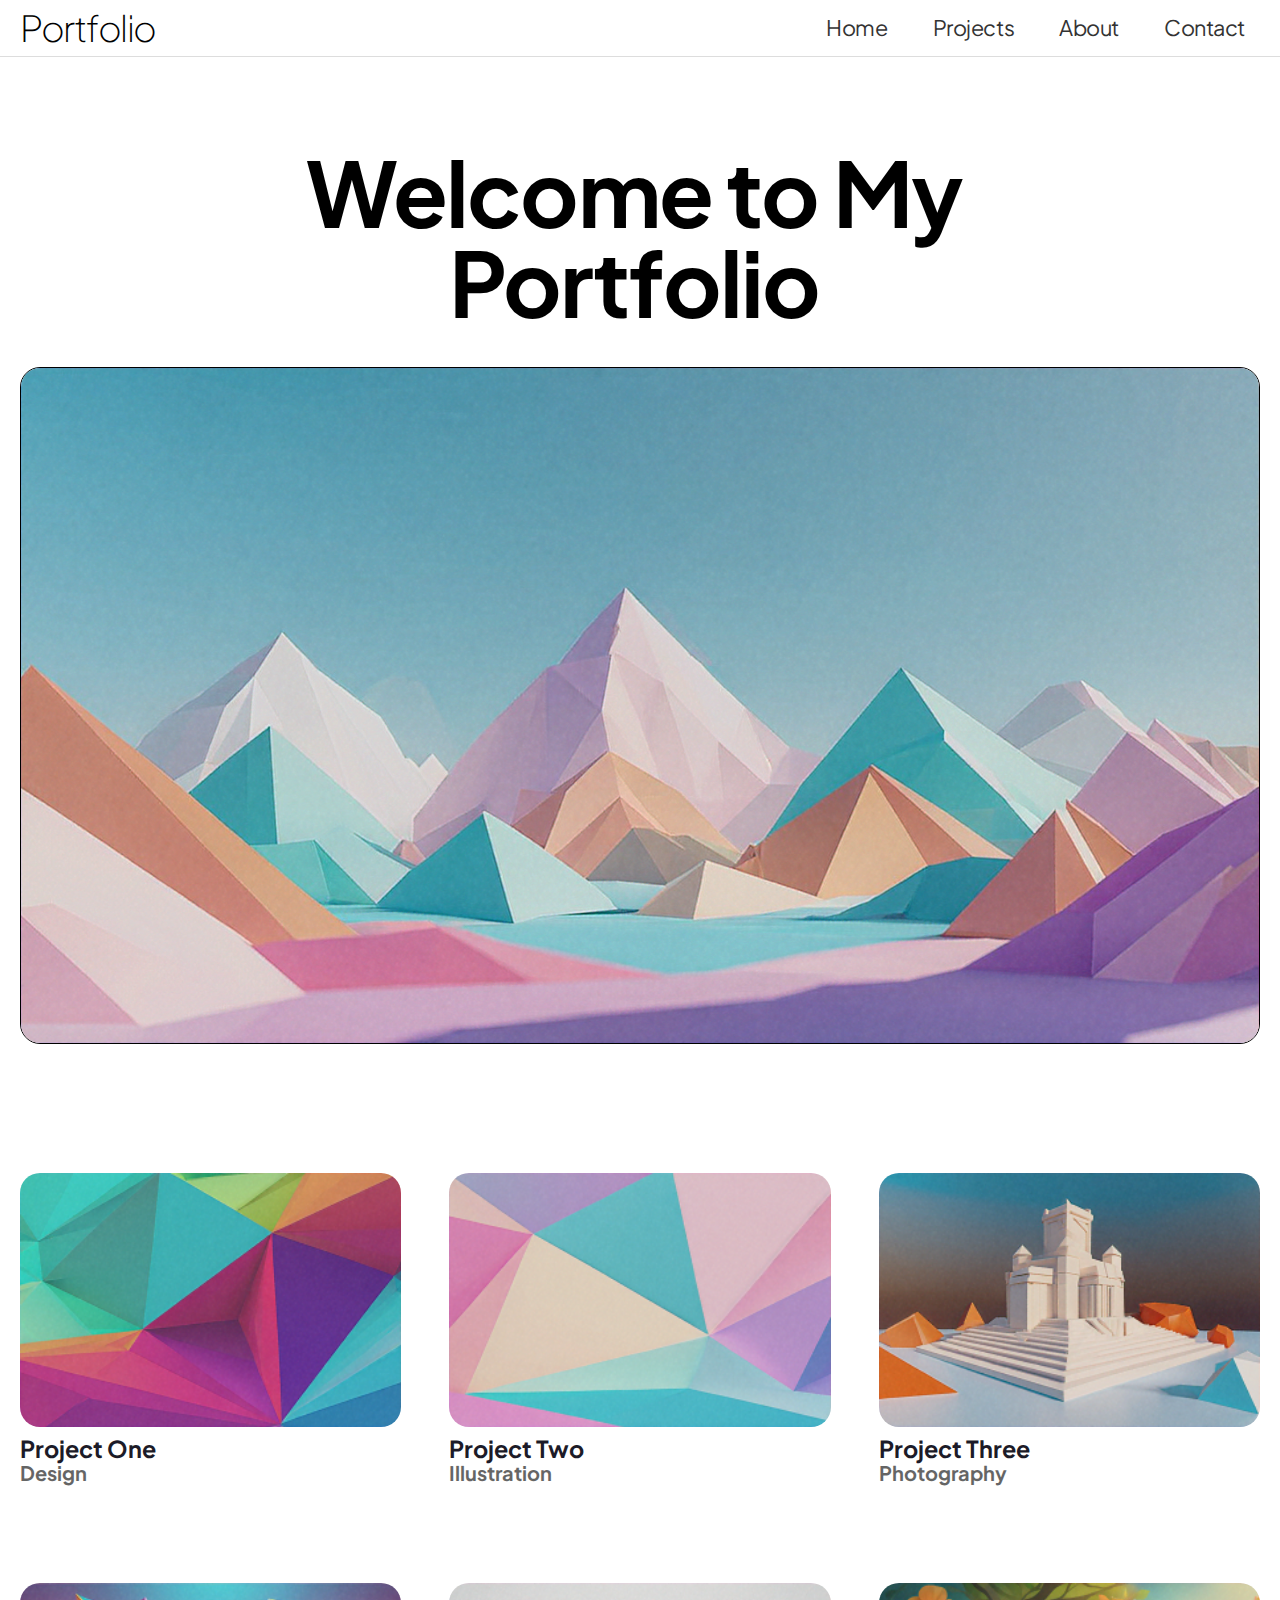
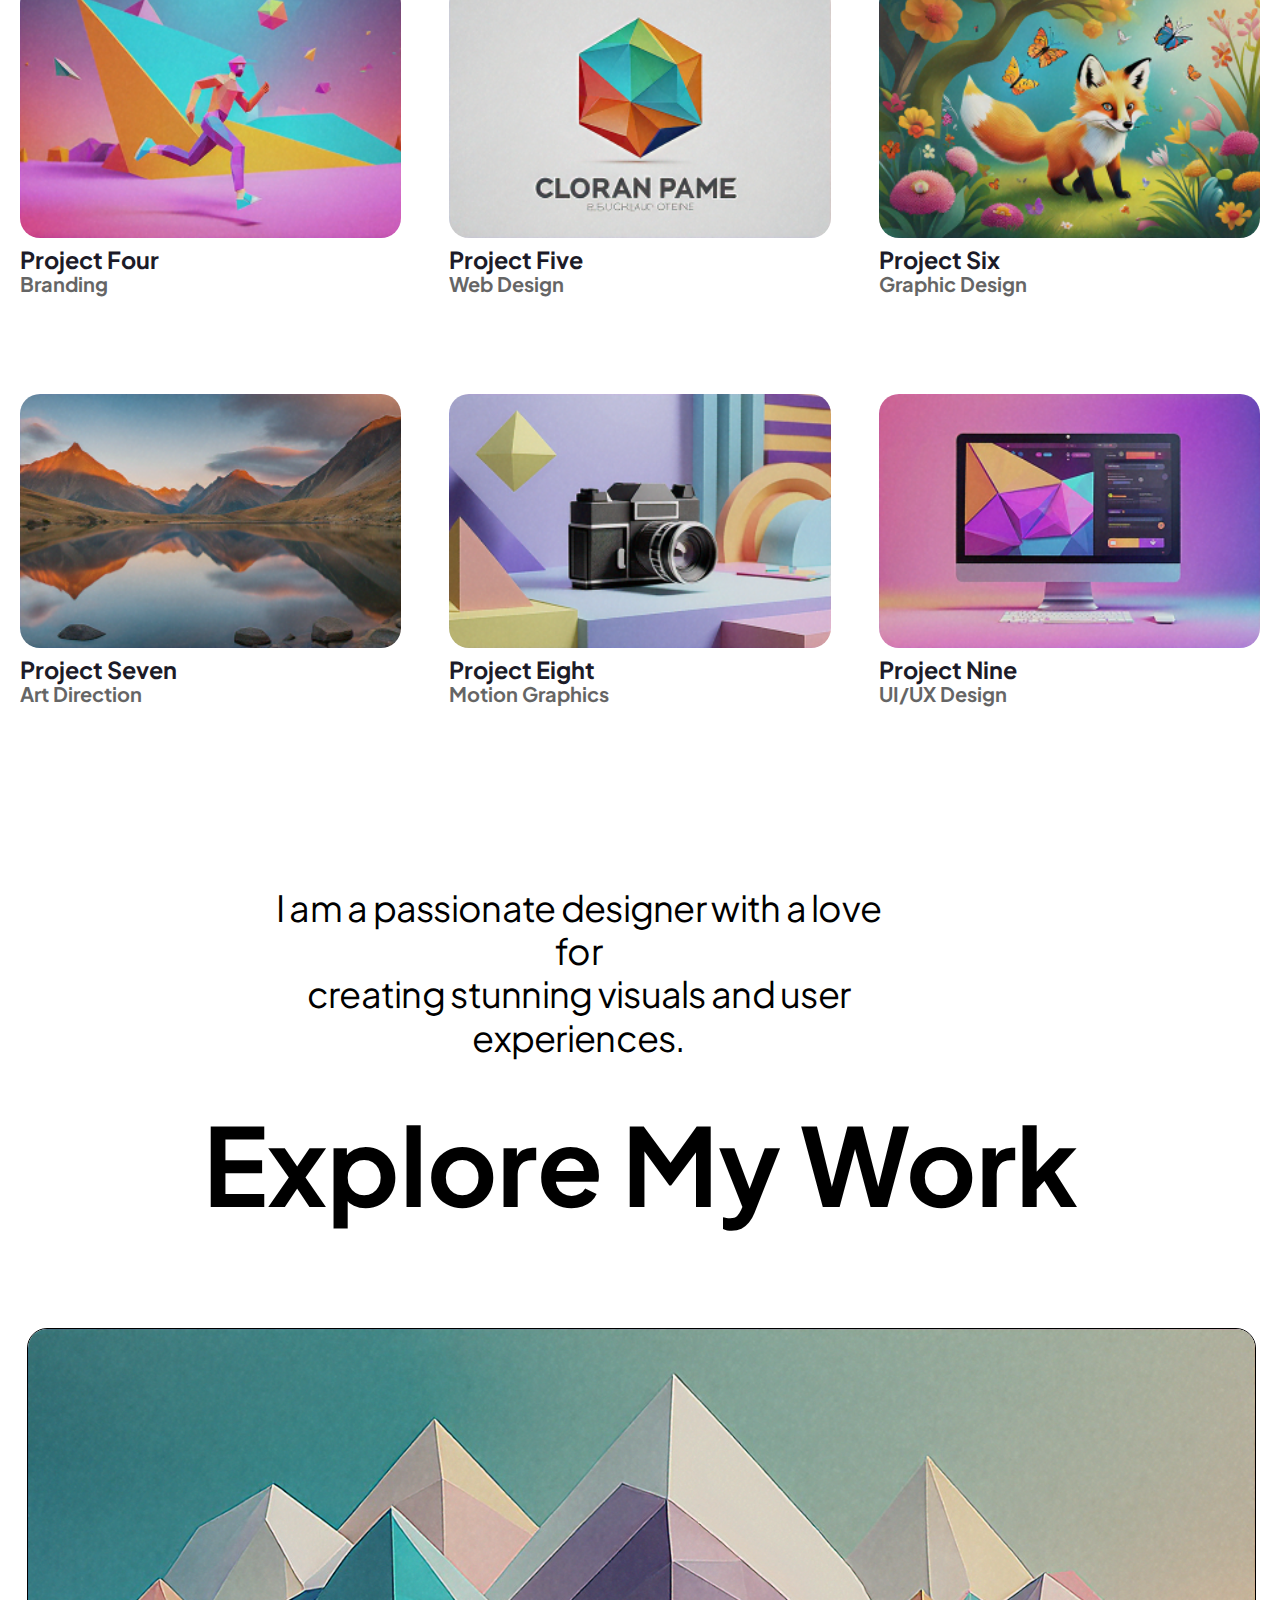
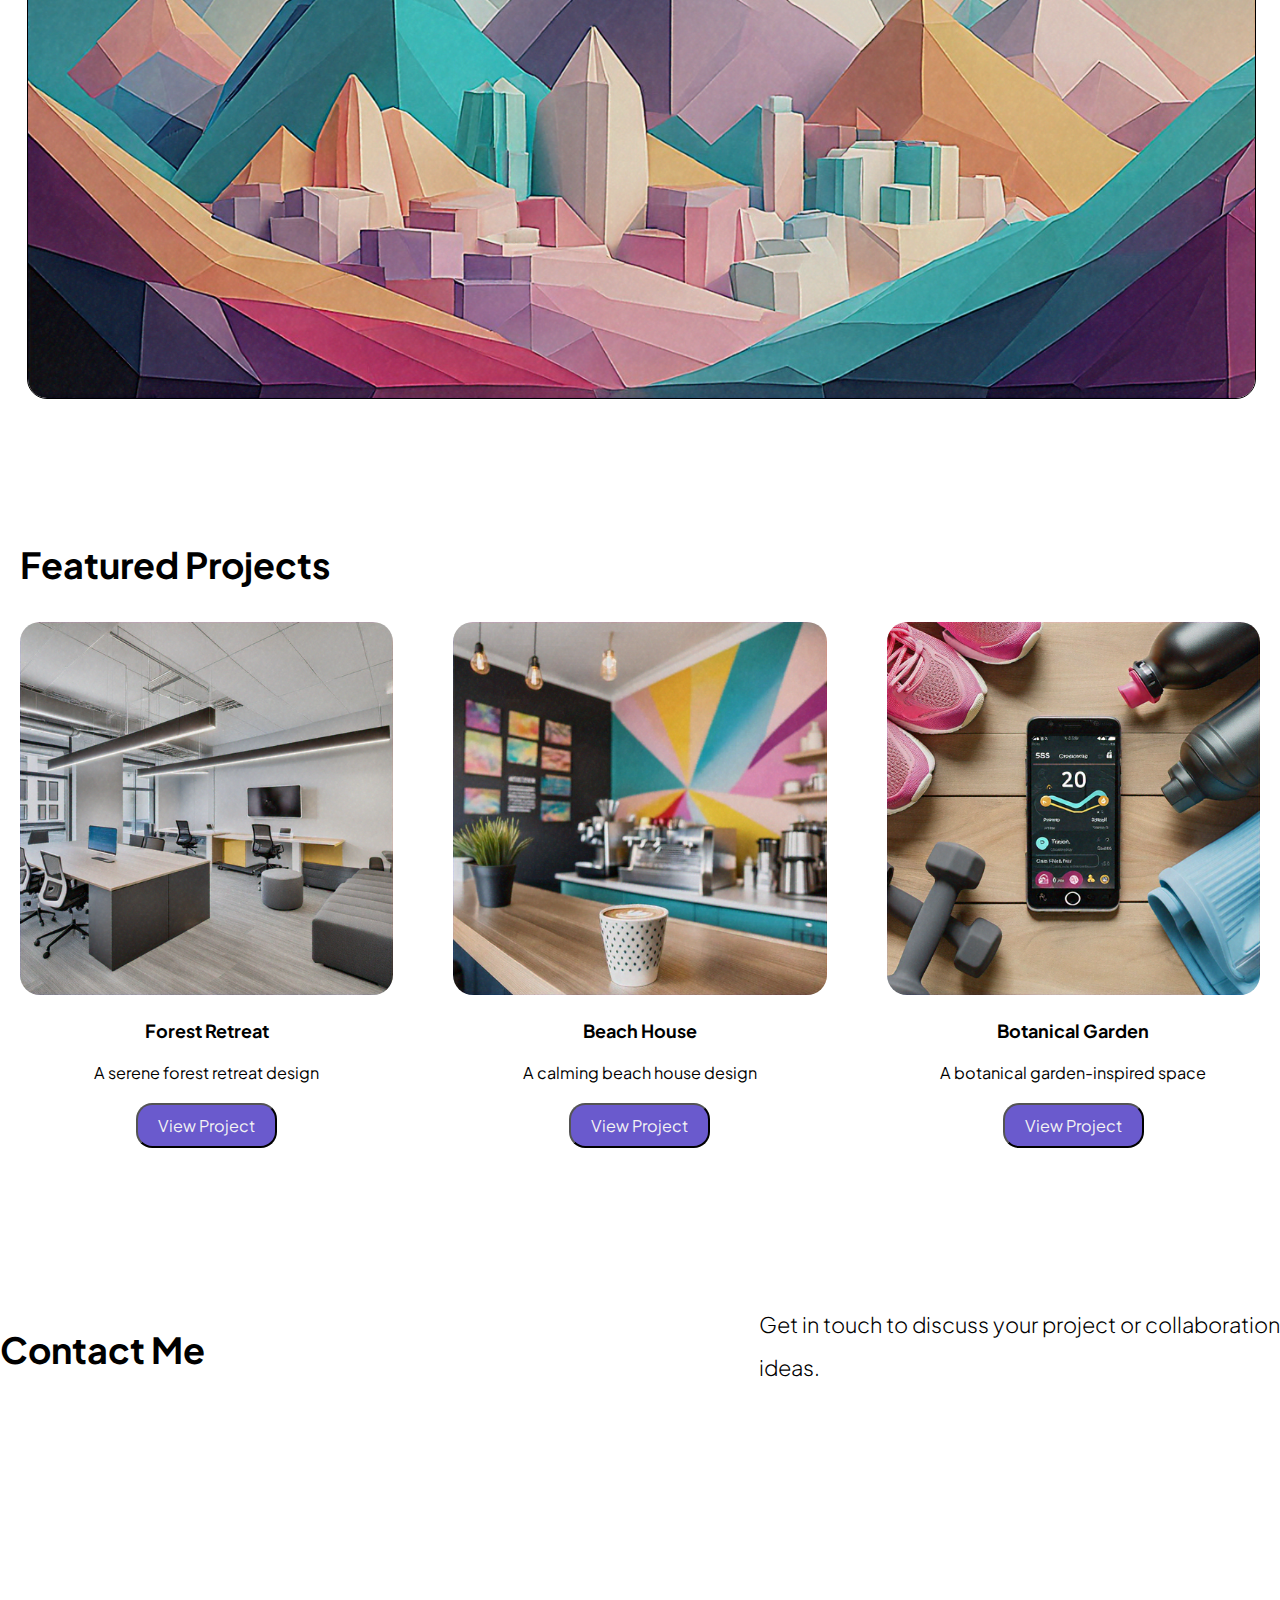
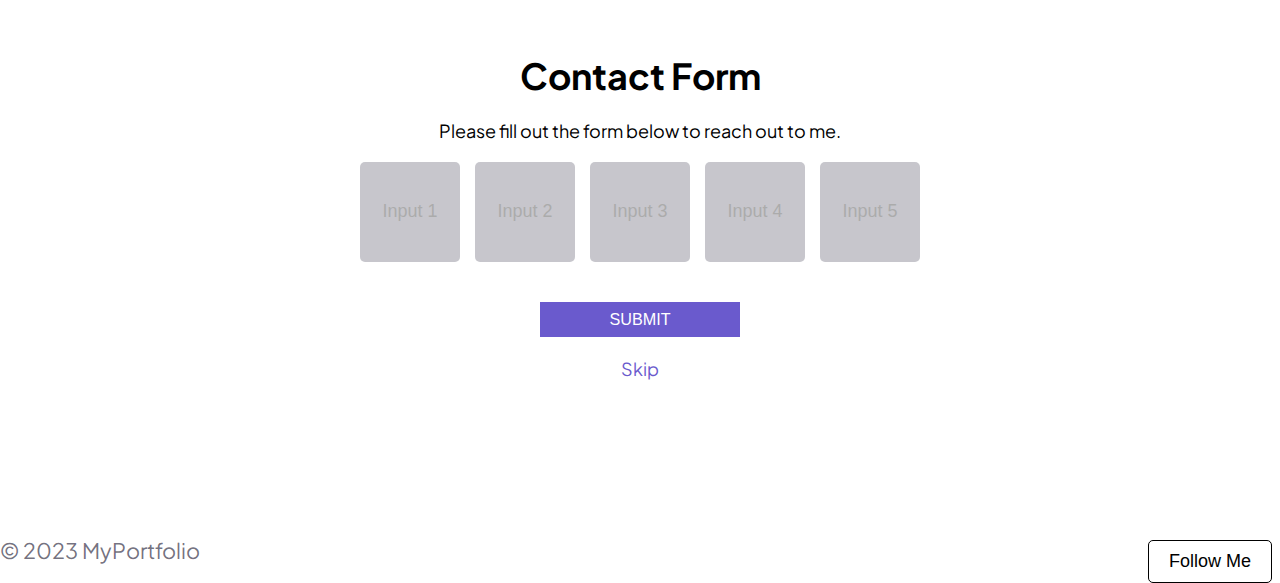
==== index.html @ 112cfb9f "html updated" ====
<!DOCTYPE html>
<html lang="en">
<head>
    <meta charset="UTF-8">
    <meta name="viewport" content="width=device-width, initial-scale=1.0">
    <title>Portfolio</title>
    <link rel="stylesheet" href="naveen.css">
    <link rel="preconnect" href="https://fonts.googleapis.com">
    <link rel="preconnect" href="https://fonts.gstatic.com" crossorigin>
    <link href="https://fonts.googleapis.com/css2?family=Bebas+Neue&family=Plus+Jakarta+Sans:ital,wght@0,200..800;1,200..800&family=Roboto+Mono:ital,wght@0,100..700;1,100..700&display=swap" rel="stylesheet">
</head>
<body>
    <header>
        <div class="logo">Portfolio</div>
        <nav>
            <ul>
                <li><a href="#">Home</a></li>
                <li><a href="#">Projects</a></li>
                <li><a href="#">About</a></li>
                <li><a href="#">Contact</a></li>
            </ul>
        </nav>
    </header>
    <div class="hero">
        <h1>Welcome to My Portfolio</h1>
        <img src="images/main1.png" alt="Hero Image">
    </div>
    <section class="projects1">
        <div class="project-grid1">
            <div class="project-item"><img src="images/p1.png" alt="Project One"> <h3>Project One</h3> <h4>Design</h4></div>
            <div class="project-item"><img src="images/p2.png" alt="Project Two"> <h3>Project Two</h3> <h4>Illustration</h4></div>
            <div class="project-item"><img src="images/p3.png" alt="Project Three"> <h3>Project Three</h3> <h4>Photography</h4></div>
            <div class="project-item"><img src="images/p4.png" alt="Project Four"> <h3>Project Four</h3> <h4>Branding</h4></div>
            <div class="project-item"><img src="images/p5.png" alt="Project Five"> <h3>Project Five</h3> <h4>Web Design</h4></div>
            <div class="project-item"><img src="images/p6.png" alt="Project Six"> <h3>Project Six</h3> <h4>Graphic Design</h4></div>
            <div class="project-item"><img src="images/p7.png" alt="Project Seven"> <h3>Project Seven</h3> <h4>Art Direction</h4></div>
            <div class="project-item"><img src="images/p8.png" alt="Project Eight"> <h3>Project Eight</h3> <h4>Motion Graphics</h4></div>
            <div class="project-item"><img src="images/p9.png" alt="Project Nine"> <h3>Project Nine</h3> <h4>UI/UX Design</h4></div>
        </div>
    </section>
    <div class="h1_extra">
        <span class="line1">I am a passionate designer with a love for </span><br>
        <span class="line2">creating stunning visuals and user</span><br>
        <span class="line3">experiences.</span>
    </div>
    <h2 class="head">Explore My Work</h2>
    <div class="two">
        <img src="images/main2.png" alt="Hero Image">
    </div>
    <section class="main2">
        <h3>Featured Projects</h3>
        <div class="main-photos">
            <div class="project-card">
                <img src="images/pp1.png" alt="Forest Retreat">
                <h4>Forest Retreat</h4>
                <p>A serene forest retreat design</p>
                <button class="card">View Project</button>
            </div>
            <div class="project-card">
                <img src="images/pp2.png" alt="Beach House">
                <h4>Beach House</h4>
                <p>A calming beach house design</p>
                <button class="card">View Project</button>
            </div>
            <div class="project-card">
                <img src="images/pp3.png" alt="Botanical Garden">
                <h4>Botanical Garden</h4>
                <p>A botanical garden-inspired space</p>
                <button class="card">View Project</button>
            </div>
        </div>
    </section>
    <section class="contact-text">
        <h3>Contact Me</h3>
        <p>Get in touch to discuss your project or collaboration <br>ideas.</p>
    </section>
    <section id="Contact">
        <div class="Contact">
            <div id="form">Contact Form</div>
            <div id="text">Please fill out the form below to reach out to me.</div>
            <div class="input-group">
                <input class="input-square" type="text" placeholder="Input 1">
                <input class="input-square" type="text" placeholder="Input 2">
                <input class="input-square" type="text" placeholder="Input 3">
                <input class="input-square" type="text" placeholder="Input 4">
                <input class="input-square" type="text" placeholder="Input 5">
            </div>
            <button class="btn" type="submit">SUBMIT</button>
            <div id="skip">Skip</div>
        </div>
    </section>
    <div class="container">
        <div class="text">© 2023 MyPortfolio</div>
        <div class="left">
            <button class="contact-button">Follow Me</button>
        </div>
    </div>
</body>
</html>
---- naveen.css ----
*, *::before, *::after {
    box-sizing: border-box;
    margin: 0;
    padding: 0;
}

body {
    font-family: 'Plus Jakarta Sans', sans-serif;
    font-size: 18px;
    overflow-x: hidden;  
    
}

img {
    border-radius: 20px;
    width: 80%;  
    height: auto;    
}

header {
    background-color: #fff;
    border-bottom: 1px solid #ddd;
    padding: 10px 20px;
    display: flex;
    justify-content: space-between;
    align-items: center;
    flex-wrap: wrap;  
}

.logo {
    font-size: 2em;
    font-weight: 100;
    line-height: 1em;
    letter-spacing: -0.04em;
    text-align: left;
    font-family: 'Plus Jakarta Sans', sans-serif;
}

header nav ul {
    list-style: none;
    display: flex;
    gap: 15px;
    font-size: 1em;
    flex-wrap: wrap;  
}

header nav ul li a {
    font-size: 1.2em;
    font-weight: 400;
    line-height: 1.2em;
    letter-spacing: -0.02em;
    text-align: left;
    text-decoration: none;
    color: #333;
    padding: 0 15px;
}

.hero {
    text-align: center;
    padding: 50px 20px;
}

.hero h1 {
    font-size: 5em;
    font-weight: 700;
    line-height: 1em;
    letter-spacing: -0.02em;
    margin-left: 0;
    margin-top: 40px;
    margin-left: 2em;
    width: 70%;
}

.hero img {
    width: 100%;
    height: auto;
    border: 1.5px solid #000;
    margin-top: 40px;
}

.project-grid1 {
    display: grid;
    grid-template-columns: repeat(3, 1fr);
    gap: 48px;
    width: 100%;
    padding: 20px;
    font-family: 'Plus Jakarta Sans', sans-serif;
    font-size: 20px;
    font-weight: 400;
    line-height: 24px;
    margin: 5px 0;
}

.project-grid1 h3 {
    color: rgba(28, 27, 40, 1);
    margin-top: 10px;
}

.project-grid1 h4 {
    opacity: 60%;
    margin-top: 0px;
}

.project-item img {
    width: 100%;
    height: auto;
    margin-top: 50px;
    display: block;
    object-fit: cover;
    border-radius: 20px;
}

.h1_extra {
    font-size: 2em;
    font-weight: 400;
    line-height: 1.2em;
    letter-spacing: -0.02em;
    text-align: center;
    margin-top: 160px;
    width: 70%;
    font-family: 'Plus Jakarta Sans', sans-serif;
}

.line1, .line2, .line3 {
    display: inline-block;
    margin: 0;
    padding: 0;
    margin-left: 7.25em;
}

.line2 {
    margin-right: 0;
}

.head{
    font-size: 6em;
    font-weight: 10em;
    line-height: 1.2em;
    text-align: center;
    margin-top: 40px;
    margin-bottom: 60px;
    font-family: 'Plus Jakarta Sans', sans-serif;
}

.main1 {
    padding: 40px 20px;
    text-align: center;
}

.main2 {
    padding: 40px 20px;
    text-align: center;
}
.two img{
    width: 96%;
    height: auto;
    border: 1.5px solid #000;
    margin-top: 40px;
    margin-left: 1.5em;
    margin-right: 1.5em;
   
    
    
}

.main2 h3 {
    font-size: 2em;
    font-weight: bold;
    line-height: 1.2em;
    text-align: left;
    margin-top: 100px;
    margin-bottom: 60px;
   
}

.main-photos {
    display: grid;
    grid-template-columns: repeat(3, 1fr);
    gap: 60px;
    justify-items: center;
    flex-wrap: wrap;
    margin-top: -25px;
}


.project-card h4 {
    font-size: 1em;
    font-family: 'Plus Jakarta Sans', sans-serif;
    margin-top: 20px;
}

.project-card p {
    font-size: 0.9em;
    margin-top: 20px;
    font-family: 'Plus Jakarta Sans', sans-serif;
}

.project-card img {
    width: 100%;
    height: auto;
}

.card {
    background: rgba(106, 90, 205, 1);
    width: auto;
    height: auto;
    padding: 10px 20px;
    color: #F4F4F4;
    margin-top: 20px;
    font-family: 'Plus Jakarta Sans', sans-serif;
    font-size: 0.9em;
    border-radius: 1em;
}

#form {
    font-size: 2em;
    font-weight: 700;
    line-height: 1em;
    text-align: center;
    margin-top: 3em;
    font-family: 'Plus Jakarta Sans', sans-serif;
}

#form2 {
    font-size: 2em;
    font-weight: 700
}

#text {
    margin-top: 25px;
}


.Contact {
    display: flex;
    flex-direction: column;
    justify-content: center;
    align-items: center;
    padding: 10px;
    margin: 150px auto;
}

.input-group {
    display: flex;
    flex-direction: row;
    justify-content: center;
    gap: 15px;
    margin: 20px 0;
}

.input-square {
    width: 100px;
    height: 100px;
    background: rgba(23, 20, 46, 0.4);
    border: none;
    color: #FFFFFF;
    font-size: 1em;
    text-align: center;
    opacity: 60%;
    display: flex;
    justify-content: center;
    align-items: center;
    border-radius: 5px;
}

.btn {
    margin-top: 20px;
    background: rgba(106, 90, 205, 1);
    color: white;
    padding: 8px 16px;
    width: 100%;
    max-width: 200px;
    font-size: 0.9em;
    border-style: none;
    text-align: center;
    cursor: pointer;
}

#skip {
    color: rgba(106, 90, 205, 1);
    margin-top: 20px;
    text-align: center;
    cursor: pointer;
}


.contact-text h3 {
    font-size: 2em;
    font-weight: 700;
    line-height: 1em;
    
   
    display: grid;
    align-items: start;
    justify-self: start;
    justify-content: start;
    margin-top: 4em;
    font-family: 'Plus Jakarta Sans', sans-serif;
}



.contact-text p {
    font-size: 1.2em;
    font-weight: 300;
    line-height: 2em;
    display: grid;
    align-items: end;
    justify-self: end;
    justify-content: end;
    margin-top: -3em;
    font-family: 'Plus Jakarta Sans', sans-serif;
 
    
}

.container {
    display: flex;
    justify-content: space-between;
    
    width: 100%;
    max-width: 1200px;
    
    font-family: 'Plus Jakarta Sans', sans-serif;
}

.text {
    font-size: 1.2em;
    font-weight: 400;
    line-height: 1em;
    text-align: left;
    color: rgba(24, 20, 46, 0.62);
}


.contact-button {
    border: 1px solid black;
    background-color: white;
    padding: 10px 20px;
    border-radius: 5px;
    cursor: pointer;
    font-size: 1em;
    text-align: end;
    margin-right: -4em;
}

img {
    border-radius: 20px;
    transition: transform 0.3s ease, box-shadow 0.3s ease;
}

img:hover {
    transform: scale(1.1);
    box-shadow: 0 4px 15px rgba(0, 0, 0, 0.3);
}


@media (max-width: 768px) {
    .h1_extra {
        width: 80%;
        font-size: 1.5em;
    }

    header {
        flex-direction: column;
        align-items: flex-start;
    }

    .project-grid1 {
        grid-template-columns: 1fr;
        gap: 20px;
    }

   

    .main-photos {
        flex-direction: column;
        gap: 40px;
    }

    .container {
        flex-direction: column;
        align-items: center;
        margin-top: 50px;
    }

    .contact-button {
        width: 100%;
    }
}

@media (max-width: 480px) {
    body {
        font-size: 16px;
    }

    .h1_extra {
        font-size: 1.2em;
    }

    .project-grid1 {
        grid-template-columns: 1fr;
    }

    .main2 h3 {
        font-size: 1.2em;
    }

    .contact-text p {
        font-size: 1em;
    }
}
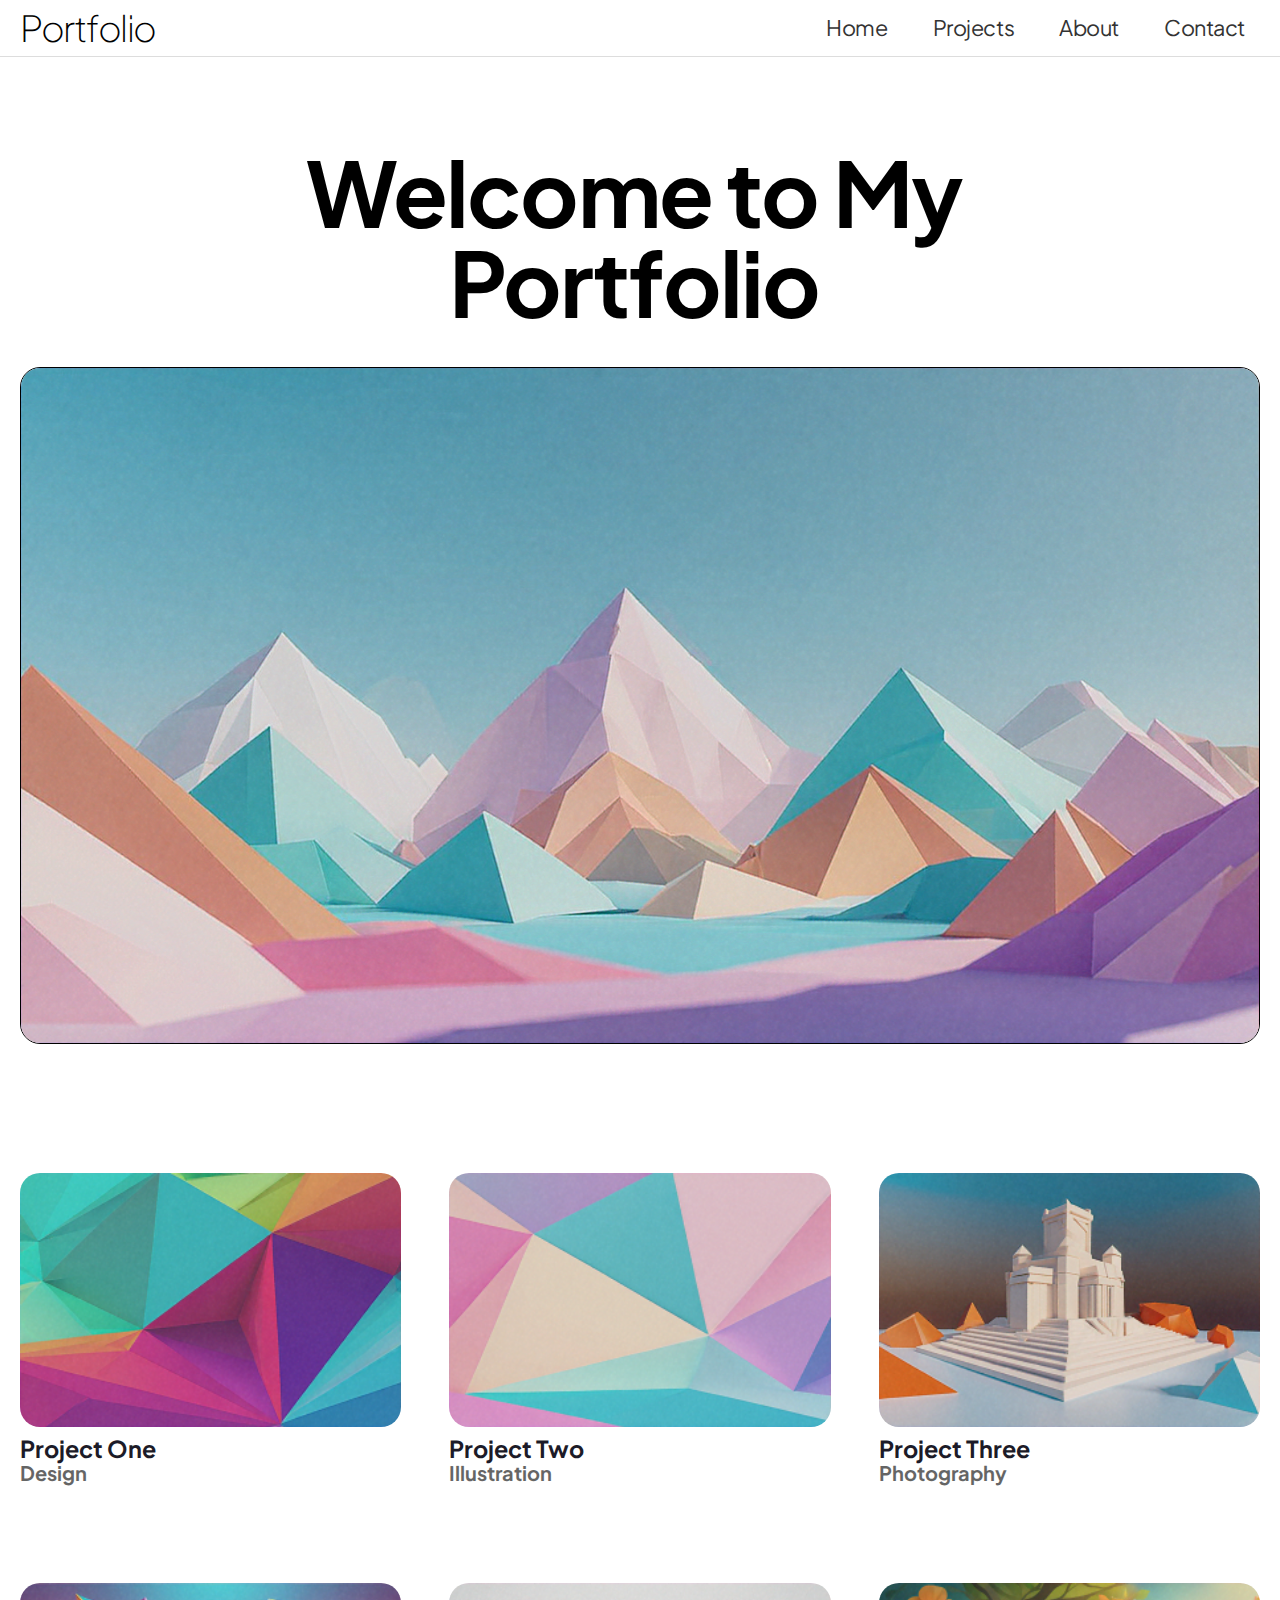
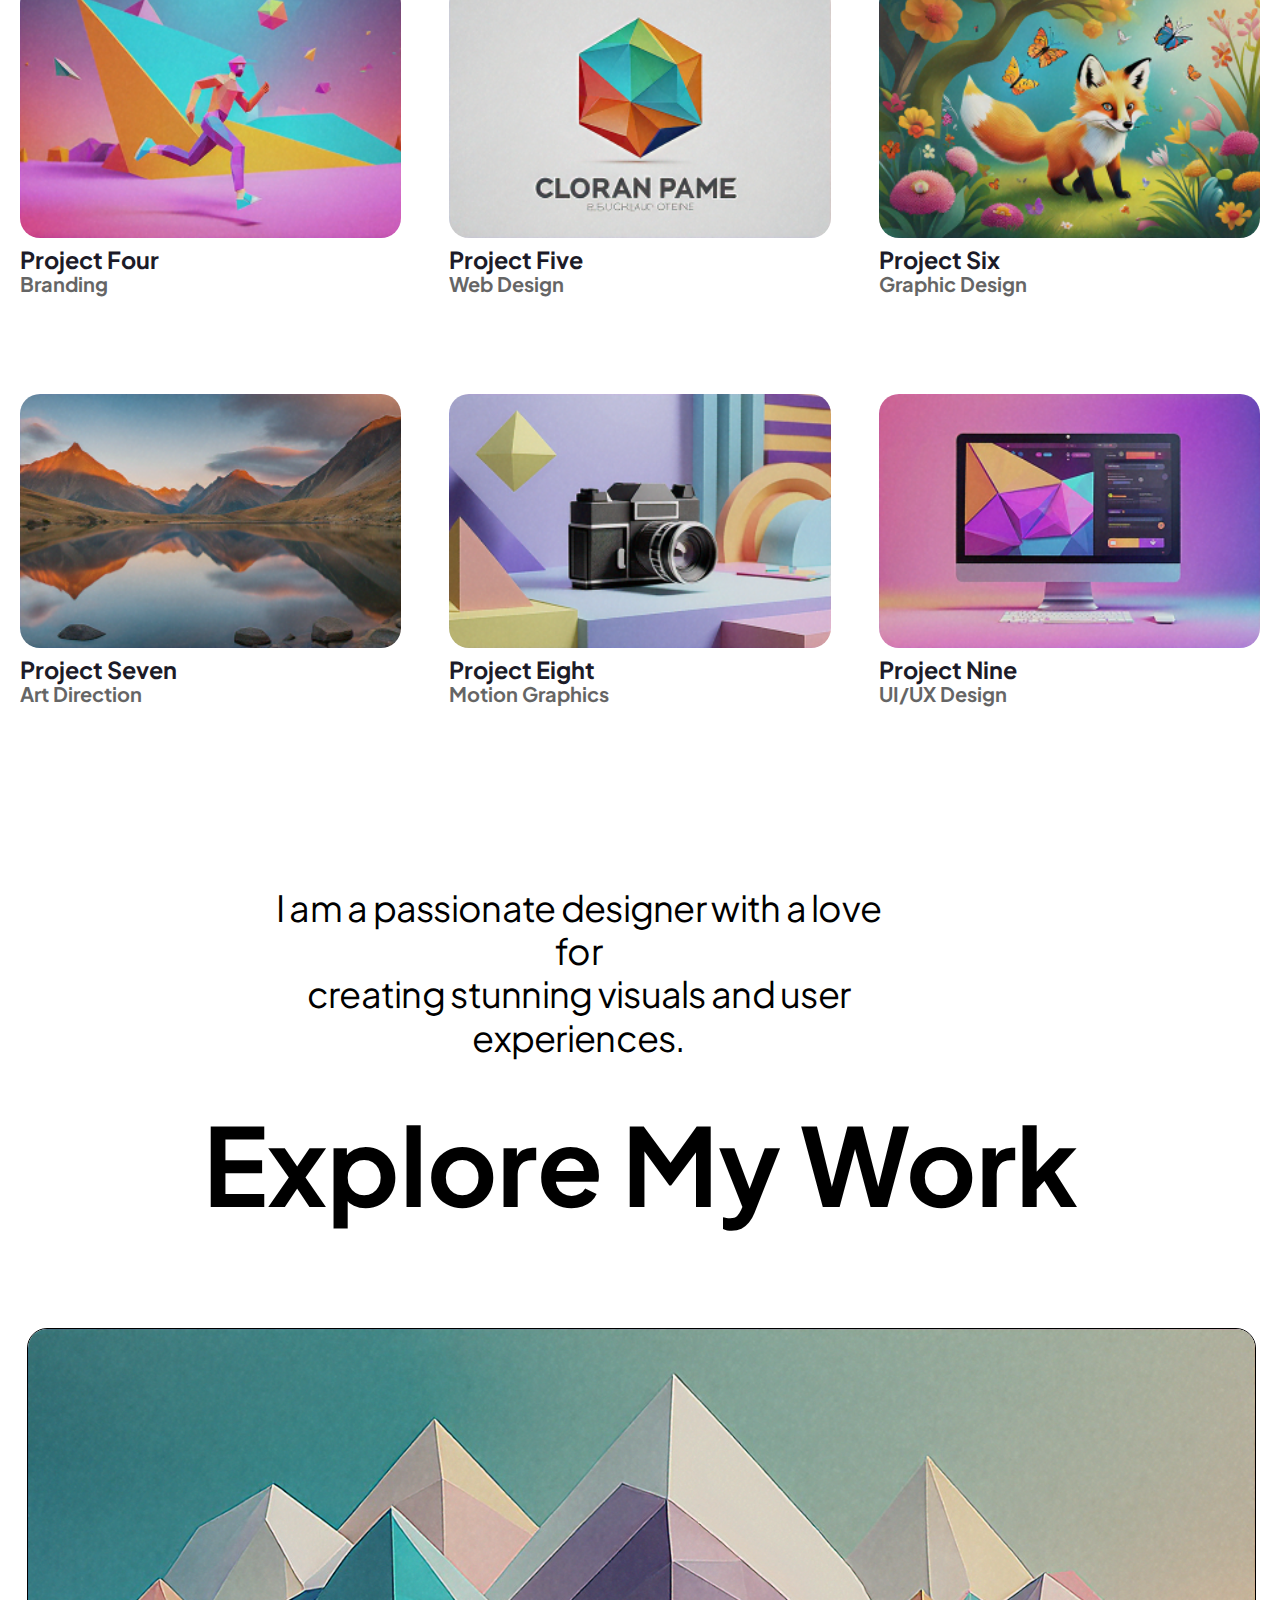
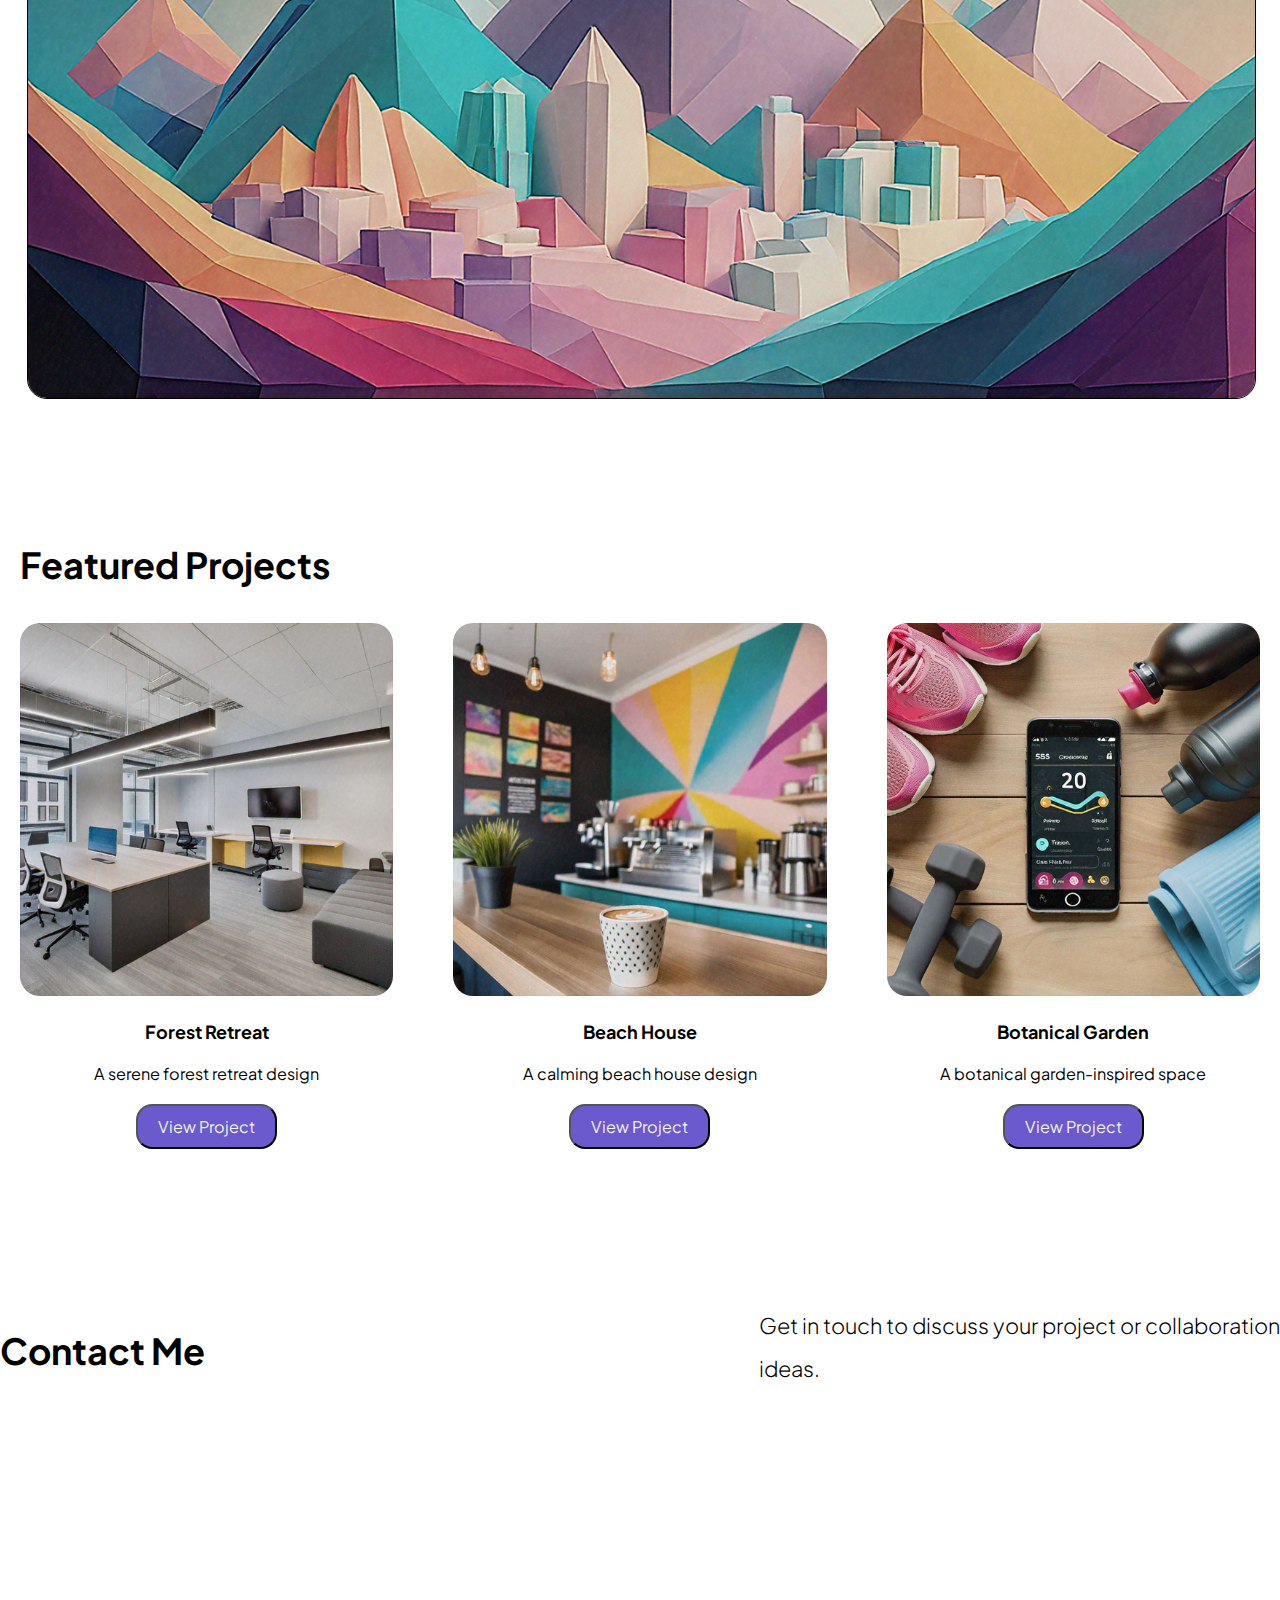
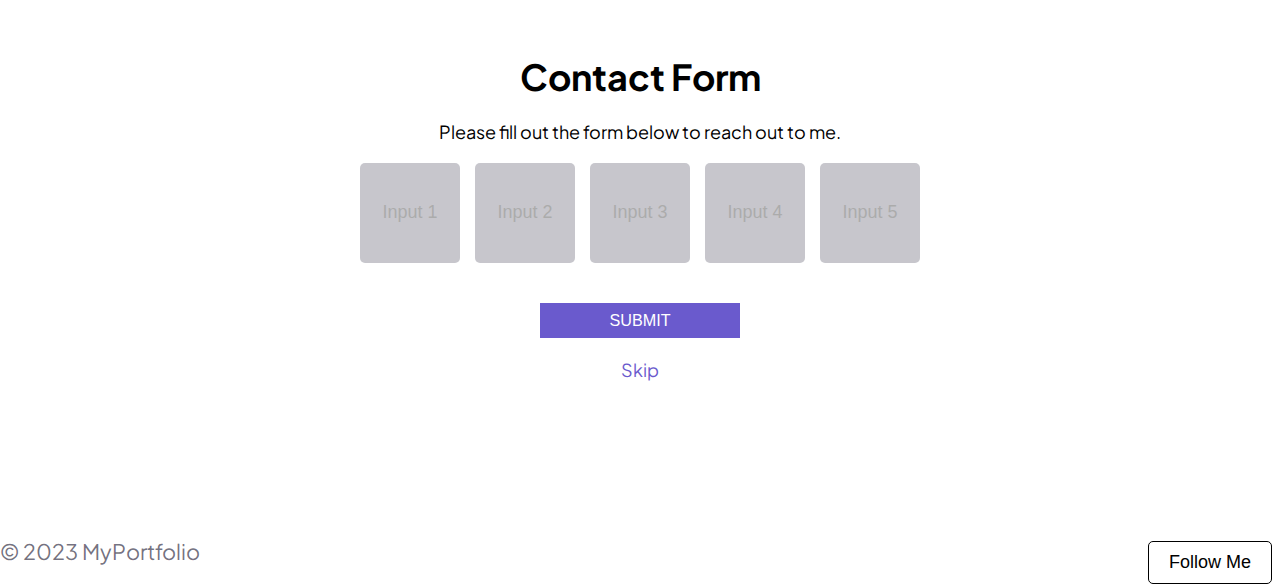
==== commit 926a7b62: "all done" ====
--- a/index.html
+++ b/index.html
@@ -4,7 +4,7 @@
     <meta charset="UTF-8">
     <meta name="viewport" content="width=device-width, initial-scale=1.0">
     <title>Portfolio</title>
-    <link rel="stylesheet" href="naveen.css">
+    <link rel="stylesheet" href="style.css">
     <link rel="preconnect" href="https://fonts.googleapis.com">
     <link rel="preconnect" href="https://fonts.gstatic.com" crossorigin>
     <link href="https://fonts.googleapis.com/css2?family=Bebas+Neue&family=Plus+Jakarta+Sans:ital,wght@0,200..800;1,200..800&family=Roboto+Mono:ital,wght@0,100..700;1,100..700&display=swap" rel="stylesheet">
--- a/style.css
+++ b/style.css
@@ -0,0 +1,413 @@
+*, *::before, *::after {
+    box-sizing: border-box;
+    margin: 0;
+    padding: 0;
+}
+
+body {
+    font-family: 'Plus Jakarta Sans', sans-serif;
+    font-size: 18px;
+    overflow-x: hidden;  
+    
+}
+ 
+
+img {
+    border-radius: 20px;
+    width: 80%;  
+    height: auto;    
+}
+
+header {
+    background-color: #fff;
+    border-bottom: 1px solid #ddd;
+    padding: 10px 20px;
+    display: flex;
+    justify-content: space-between;
+    align-items: center;
+    flex-wrap: wrap;  
+}
+
+.logo {
+    font-size: 2em;
+    font-weight: 100;
+    line-height: 1em;
+    letter-spacing: -0.04em;
+    text-align: left;
+    font-family: 'Plus Jakarta Sans', sans-serif;
+}
+
+header nav ul {
+    list-style: none;
+    display: flex;
+    gap: 15px;
+    font-size: 1em;
+    flex-wrap: wrap;  
+}
+
+header nav ul li a {
+    font-size: 1.2em;
+    font-weight: 400;
+    line-height: 1.2em;
+    letter-spacing: -0.02em;
+    text-align: left;
+    text-decoration: none;
+    color: #333;
+    padding: 0 15px;
+}
+
+.hero {
+    text-align: center;
+    padding: 50px 20px;
+}
+
+.hero h1 {
+    font-size: 5em;
+    font-weight: 700;
+    line-height: 1em;
+    letter-spacing: -0.02em;
+    margin-left: 0;
+    margin-top: 40px;
+    margin-left: 2em;
+    width: 70%;
+}
+
+.hero img {
+    width: 100%;
+    height: auto;
+    border: 1.5px solid #000;
+    margin-top: 40px;
+}
+
+.project-grid1 {
+    display: grid;
+    grid-template-columns: repeat(3, 1fr);
+    gap: 48px;
+    width: 100%;
+    padding: 20px;
+    font-family: 'Plus Jakarta Sans', sans-serif;
+    font-size: 20px;
+    font-weight: 400;
+    line-height: 24px;
+    margin: 5px 0;
+}
+
+.project-grid1 h3 {
+    color: rgba(28, 27, 40, 1);
+    margin-top: 10px;
+}
+
+.project-grid1 h4 {
+    opacity: 60%;
+    margin-top: 0px;
+}
+
+.project-item img {
+    width: 100%;
+    height: auto;
+    margin-top: 50px;
+    display: block;
+    object-fit: cover;
+    border-radius: 20px;
+}
+
+.h1_extra {
+    font-size: 2em;
+    font-weight: 400;
+    line-height: 1.2em;
+    letter-spacing: -0.02em;
+    text-align: center;
+    margin-top: 160px;
+    width: 70%;
+    font-family: 'Plus Jakarta Sans', sans-serif;
+}
+
+.line1, .line2, .line3 {
+    display: inline-block;
+    margin: 0;
+    padding: 0;
+    margin-left: 7.25em;
+}
+
+.line2 {
+    margin-right: 0;
+}
+
+.head{
+    font-size: 6em;
+    font-weight: 10em;
+    line-height: 1.2em;
+    text-align: center;
+    margin-top: 40px;
+    margin-bottom: 60px;
+    font-family: 'Plus Jakarta Sans', sans-serif;
+}
+
+.main1 {
+    padding: 40px 20px;
+    text-align: center;
+}
+
+.main2 {
+    padding: 40px 20px;
+    text-align: center;
+}
+.two img{
+    width: 96%;
+    height: auto;
+    border: 1.5px solid #000;
+    margin-top: 40px;
+    margin-left: 1.5em;
+    margin-right: 1.5em;
+   
+    
+    
+}
+
+.main2 h3 {
+    font-size: 2em;
+    font-weight: bold;
+    line-height: 1.2em;
+    text-align: left;
+    margin-top: 100px;
+    margin-bottom: 60px;
+   
+}
+
+.main-photos {
+    display: grid;
+    grid-template-columns: repeat(3, 1fr);
+    gap: 60px;
+    justify-items: center;
+    flex-wrap: wrap;
+    margin-top: -24px;
+}
+
+
+.project-card h4 {
+    font-size: 1em;
+    font-family: 'Plus Jakarta Sans', sans-serif;
+    margin-top: 20px;
+}
+
+.project-card p {
+    font-size: 0.9em;
+    margin-top: 20px;
+    font-family: 'Plus Jakarta Sans', sans-serif;
+}
+
+.project-card img {
+    width: 100%;
+    height: auto;
+}
+
+.card {
+    background: rgba(106, 90, 205, 1);
+    width: auto;
+    height: auto;
+    padding: 10px 20px;
+    color: #F4F4F4;
+    margin-top: 20px;
+    font-family: 'Plus Jakarta Sans', sans-serif;
+    font-size: 0.9em;
+    border-radius: 1em;
+}
+
+#form {
+    font-size: 2em;
+    font-weight: 700;
+    line-height: 1em;
+    text-align: center;
+    margin-top: 3em;
+    font-family: 'Plus Jakarta Sans', sans-serif;
+}
+
+#form2 {
+    font-size: 2em;
+    font-weight: 700
+}
+
+#text {
+    margin-top: 25px;
+}
+
+
+.Contact {
+    display: flex;
+    flex-direction: column;
+    justify-content: center;
+    align-items: center;
+    padding: 10px;
+    margin: 150px auto;
+}
+
+.input-group {
+    display: flex;
+    flex-direction: row;
+    justify-content: center;
+    gap: 15px;
+    margin: 20px 0;
+}
+
+.input-square {
+    width: 100px;
+    height: 100px;
+    background: rgba(23, 20, 46, 0.4);
+    border: none;
+    color: #FFFFFF;
+    font-size: 1em;
+    text-align: center;
+    opacity: 60%;
+    display: flex;
+    justify-content: center;
+    align-items: center;
+    border-radius: 5px;
+}
+
+.btn {
+    margin-top: 20px;
+    background: rgba(106, 90, 205, 1);
+    color: white;
+    padding: 8px 16px;
+    width: 100%;
+    max-width: 200px;
+    font-size: 0.9em;
+    border-style: none;
+    text-align: center;
+    cursor: pointer;
+}
+
+#skip {
+    color: rgba(106, 90, 205, 1);
+    margin-top: 20px;
+    text-align: center;
+    cursor: pointer;
+}
+
+
+.contact-text h3 {
+    font-size: 2em;
+    font-weight: 700;
+    line-height: 1em;
+    
+   
+    display: grid;
+    align-items: start;
+    justify-self: start;
+    justify-content: start;
+    margin-top: 4em;
+    font-family: 'Plus Jakarta Sans', sans-serif;
+}
+
+
+
+.contact-text p {
+    font-size: 1.2em;
+    font-weight: 300;
+    line-height: 2em;
+    display: grid;
+    align-items: end;
+    justify-self: end;
+    justify-content: end;
+    margin-top: -3em;
+    font-family: 'Plus Jakarta Sans', sans-serif;
+ 
+    
+}
+
+.container {
+    display: flex;
+    justify-content: space-between;
+    
+    width: 100%;
+    max-width: 1200px;
+    
+    font-family: 'Plus Jakarta Sans', sans-serif;
+}
+
+.text {
+    font-size: 1.2em;
+    font-weight: 400;
+    line-height: 1em;
+    text-align: left;
+    color: rgba(24, 20, 46, 0.62);
+}
+
+
+.contact-button {
+    border: 1px solid black;
+    background-color: white;
+    padding: 10px 20px;
+    border-radius: 5px;
+    cursor: pointer;
+    font-size: 1em;
+    text-align: end;
+    margin-right: -4em;
+}
+
+img {
+    border-radius: 20px;
+    transition: transform 0.3s ease, box-shadow 0.3s ease;
+}
+
+img:hover {
+    transform: scale(1.1);
+    box-shadow: 0 4px 15px rgba(0, 0, 0, 0.3);
+}
+
+
+@media (max-width: 768px) {
+    .h1_extra {
+        width: 80%;
+        font-size: 1.5em;
+    }
+
+    header {
+        flex-direction: column;
+        align-items: flex-start;
+    }
+
+    .project-grid1 {
+        grid-template-columns: 1fr;
+        gap: 20px;
+    }
+
+   
+
+    .main-photos {
+        flex-direction: column;
+        gap: 40px;
+    }
+
+    .container {
+        flex-direction: column;
+        align-items: center;
+        margin-top: 50px;
+    }
+
+    .contact-button {
+        width: 100%;
+    }
+}
+
+@media (max-width: 480px) {
+    body {
+        font-size: 16px;
+    }
+
+    .h1_extra {
+        font-size: 1.2em;
+    }
+
+    .project-grid1 {
+        grid-template-columns: 1fr;
+    }
+
+    .main2 h3 {
+        font-size: 1.2em;
+    }
+
+    .contact-text p {
+        font-size: 1em;
+    }
+}
